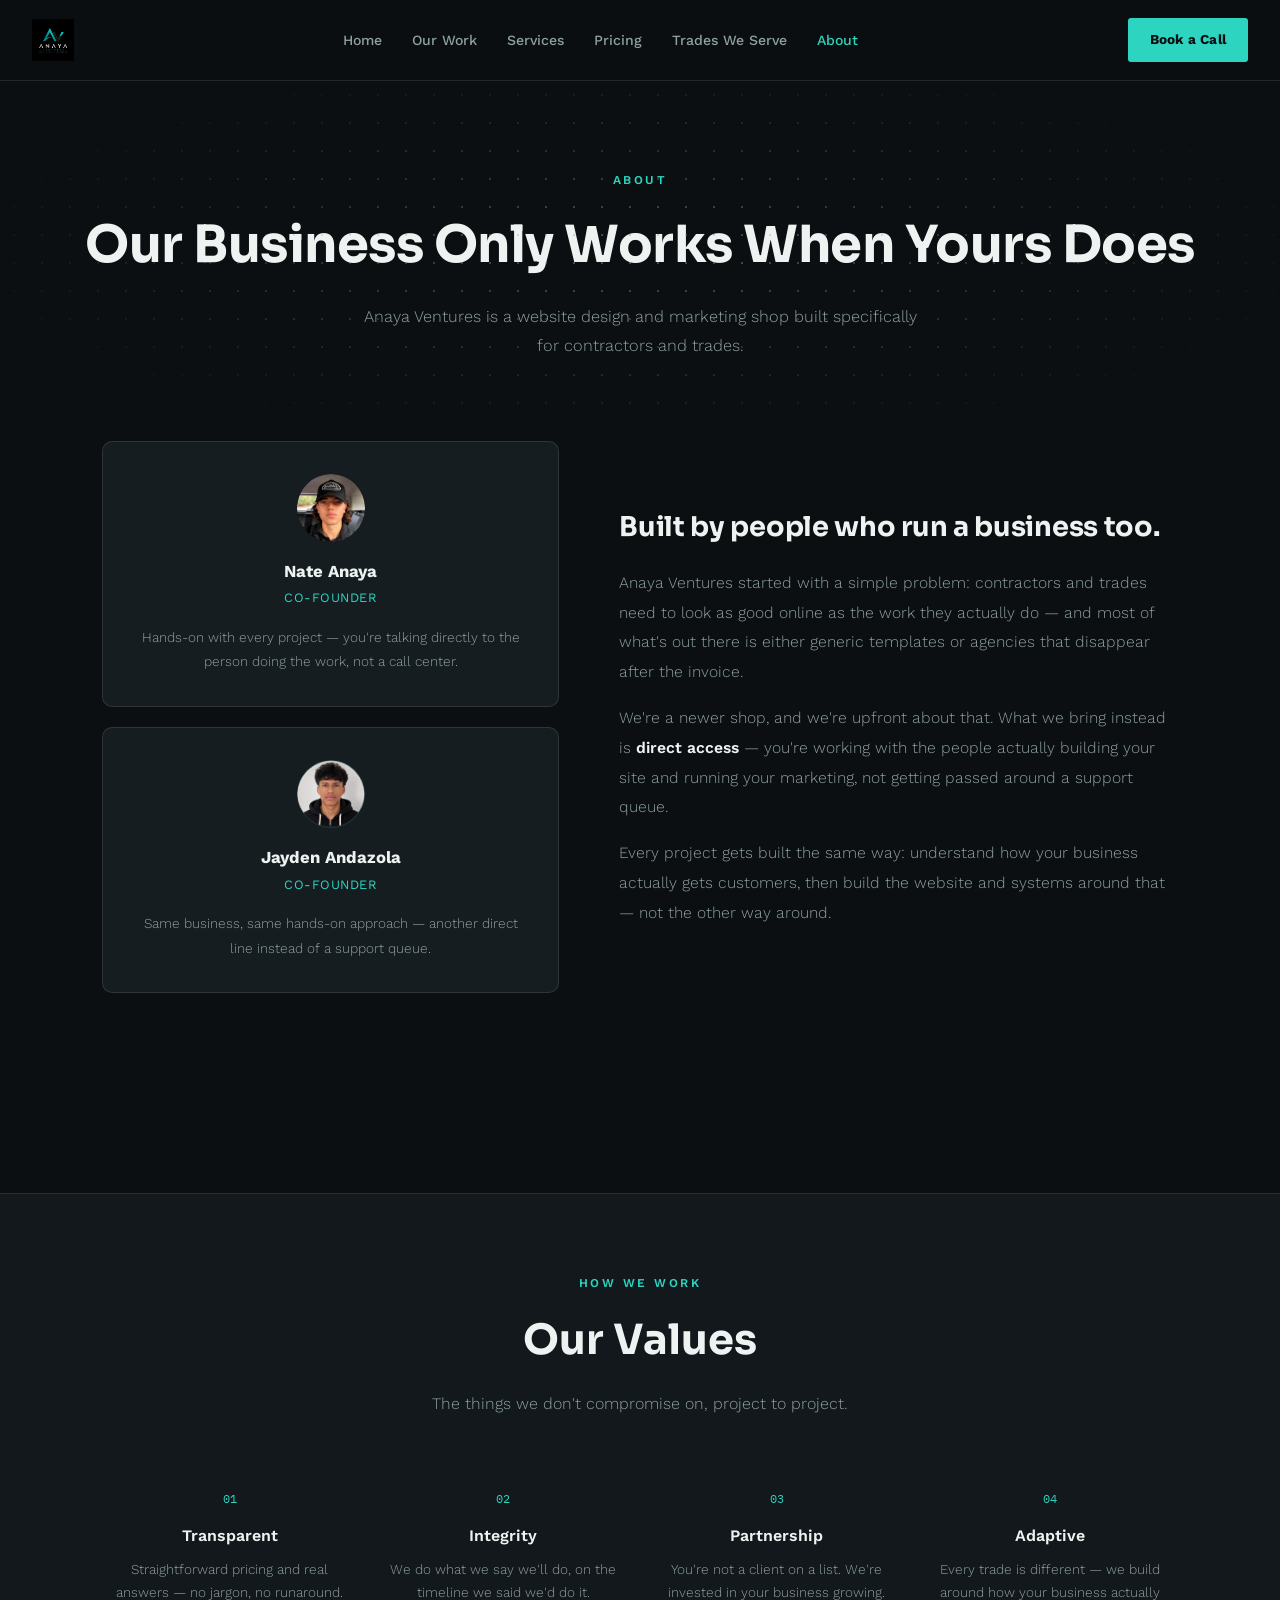
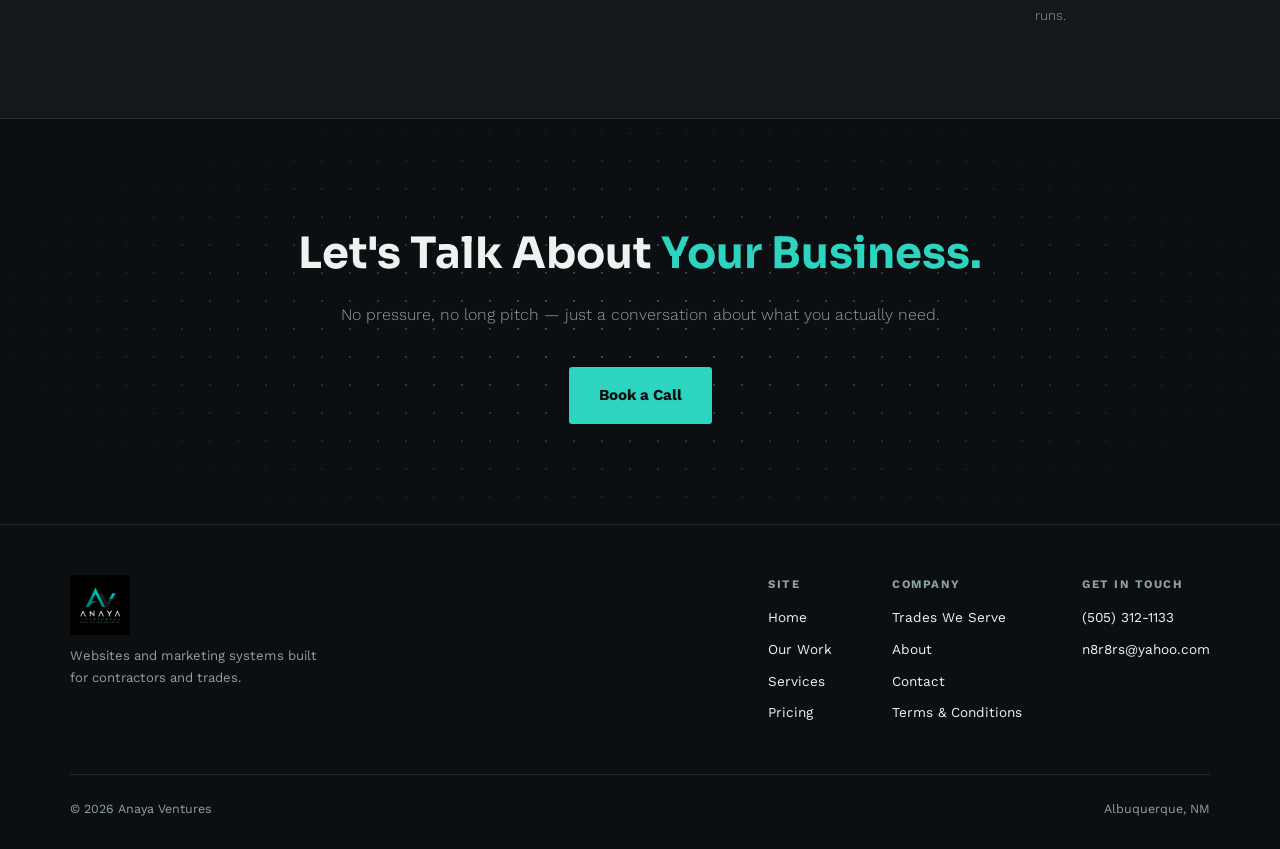
==== about.html @ 8dccb6e4 "Add real logo, favicon, and founder headshots - Wire up the actual Anaya Ventures logo in the nav an" ====
<!DOCTYPE html>
<html lang="en">
<head>
<meta charset="UTF-8">
<meta name="viewport" content="width=device-width, initial-scale=1.0">
<title>About — Anaya Ventures</title>
<link rel="preconnect" href="https://fonts.googleapis.com">
<link href="https://fonts.googleapis.com/css2?family=Sora:wght@500;600;700;800&family=Work+Sans:wght@300;400;500;600;700&family=IBM+Plex+Mono:wght@500;600&display=swap" rel="stylesheet">
<link rel="icon" type="image/png" href="favicon.png">
<style>
  :root {
    --bg: #0b0f11; --bg-alt: #12181b; --card: #161d20; --border: rgba(255,255,255,0.10);
    --text: #eef3f2; --text-soft: #8fa0a2;
    --accent: #2dd4bf; --accent-deep: #1f9e8f; --accent-pale: rgba(45,212,191,0.14);
  }
  * { box-sizing: border-box; margin: 0; padding: 0; }
  html { scroll-behavior: smooth; }
  body { font-family: 'Work Sans', -apple-system, sans-serif; background: var(--bg); color: var(--text); line-height: 1.6; overflow-x: hidden; }
  h1, h2, h3, .display { font-family: 'Sora', sans-serif; }
  .mono { font-family: 'IBM Plex Mono', monospace; }
  a { color: inherit; }

  nav {
    position: sticky; top: 0; z-index: 100;
    display: flex; justify-content: space-between; align-items: center;
    padding: 18px 32px; background: rgba(11,15,17,0.88);
    -webkit-backdrop-filter: blur(14px); backdrop-filter: blur(14px);
    border-bottom: 1px solid var(--border);
  }
  .nav-logo { font-family: 'Sora', sans-serif; font-size: 1.15rem; font-weight: 700; letter-spacing: 0.2px; text-decoration: none; display: flex; align-items: center; gap: 8px; }
  .nav-logo .accent { color: var(--accent); }
  .nav-links { display: flex; align-items: center; gap: 30px; list-style: none; }
  .nav-links a { font-size: 0.88rem; font-weight: 500; text-decoration: none; color: var(--text-soft); transition: color 0.2s; }
  .nav-links a:hover, .nav-links a.active { color: var(--text); }
  .nav-links a.active { color: var(--accent); }
  .nav-cta { background: var(--accent); color: var(--bg); font-weight: 700; font-size: 0.85rem; letter-spacing: 0.2px; padding: 11px 22px; border-radius: 3px; text-decoration: none; transition: background 0.2s, transform 0.15s; }
  .nav-cta:hover { background: var(--accent-deep); transform: translateY(-1px); }

  .nav-links > li { position: relative; }
  .dropdown-panel {
    position: absolute; top: 100%; left: 50%;
    background: var(--card); border: 1px solid var(--border); border-radius: 8px;
    padding: 8px; min-width: 220px;
    box-shadow: 0 16px 32px rgba(0,0,0,0.45);
    opacity: 0; visibility: hidden;
    transform: translate(-50%, 6px);
    transition: opacity 0.15s, transform 0.15s, visibility 0.15s;
  }
  .nav-links > li:hover .dropdown-panel { opacity: 1; visibility: visible; transform: translate(-50%, 0); }
  .dropdown-panel a { display: block; padding: 10px 12px; border-radius: 5px; font-size: 0.85rem; }
  .dropdown-panel a:hover { background: var(--accent-pale); color: var(--accent); }

  .section-texture {
    position: absolute;
    inset: 0;
    z-index: 0;
    background-image: radial-gradient(var(--text-soft) 1.5px, transparent 1.5px);
    background-size: 28px 28px;
    -webkit-mask-image: radial-gradient(ellipse 70% 75% at 50% 50%, black 0%, transparent 80%);
    mask-image: radial-gradient(ellipse 70% 75% at 50% 50%, black 0%, transparent 80%);
    opacity: 0.45;
    pointer-events: none;
  }

  .nav-toggle-btn {
    display: none; background: none; border: none; cursor: pointer;
    flex-direction: column; justify-content: center; gap: 5px;
    width: 30px; height: 30px; padding: 0; flex-shrink: 0;
  }
  .nav-toggle-btn span { display: block; width: 100%; height: 2px; background: var(--text); border-radius: 2px; transition: transform 0.25s, opacity 0.2s; }
  .nav-toggle-btn.open span:nth-child(1) { transform: translateY(7px) rotate(45deg); }
  .nav-toggle-btn.open span:nth-child(2) { opacity: 0; }
  .nav-toggle-btn.open span:nth-child(3) { transform: translateY(-7px) rotate(-45deg); }

  .nav-right { display: flex; align-items: center; gap: 14px; }

  .mobile-menu {
    display: none;
    background: var(--bg-alt);
    border-bottom: 1px solid var(--border);
    padding: 8px 24px 16px;
  }
  .mobile-menu.open { display: block; }
  .mobile-menu a {
    display: block; padding: 13px 4px;
    font-size: 0.95rem; font-weight: 600; color: var(--text); text-decoration: none;
    border-bottom: 1px solid var(--border);
  }
  .mobile-menu a:last-child { border-bottom: none; }
  .mobile-menu a.sub-link { padding-left: 18px; font-size: 0.85rem; font-weight: 500; color: var(--text-soft); }

  @media (max-width: 900px) {
    .nav-toggle-btn { display: flex; }
  }

  .page-header { text-align: center; padding: 90px 32px 60px; position: relative; overflow: hidden; }
  .eyebrow { display: block; text-align: center; font-size: 0.75rem; font-weight: 600; letter-spacing: 2.5px; text-transform: uppercase; color: var(--accent); margin-bottom: 14px; }
  .page-header h1 { font-size: clamp(2.2rem, 5vw, 3.2rem); font-weight: 700; letter-spacing: -0.5px; margin-bottom: 16px; }
  .page-header p { color: var(--text-soft); max-width: 560px; margin: 0 auto; font-size: 1.02rem; font-weight: 300; line-height: 1.8; }

  .section { padding: 20px 32px 100px; max-width: 1140px; margin: 0 auto; }

  /* ─── STORY ─── */
  .story-wrap {
    display: grid; grid-template-columns: 0.9fr 1.1fr; gap: 60px; align-items: center;
    margin-bottom: 100px;
  }

  .founders-col { display: flex; flex-direction: column; gap: 20px; }

  .founder-card {
    background: var(--card); border: 1px solid var(--border); border-radius: 10px;
    padding: 32px 28px; text-align: center;
  }

  .founder-avatar {
    width: 68px; height: 68px; border-radius: 50%;
    background: var(--accent-pale); color: var(--accent);
    display: flex; align-items: center; justify-content: center;
    font-family: 'Sora', sans-serif; font-size: 1.4rem; font-weight: 700;
    margin: 0 auto 16px;
    overflow: hidden;
  }
  .founder-avatar img { width: 100%; height: 100%; object-fit: cover; display: block; }

  .founder-name { font-size: 1.05rem; font-weight: 700; margin-bottom: 4px; }
  .founder-title { font-size: 0.8rem; color: var(--accent); letter-spacing: 0.5px; text-transform: uppercase; margin-bottom: 16px; }
  .founder-card p { font-size: 0.85rem; color: var(--text-soft); font-weight: 300; line-height: 1.8; }

  .story-copy h2 { font-size: 1.7rem; font-weight: 700; margin-bottom: 18px; letter-spacing: -0.3px; }
  .story-copy p { font-size: 0.98rem; color: var(--text-soft); font-weight: 300; line-height: 1.9; margin-bottom: 16px; }
  .story-copy p:last-child { margin-bottom: 0; }
  .story-copy strong { color: var(--text); font-weight: 600; }

  /* ─── VALUES ─── */
  .values-grid { display: grid; grid-template-columns: repeat(4, 1fr); gap: 18px; }
  .value-card { text-align: center; padding: 10px; }
  .value-num { font-family: 'IBM Plex Mono', monospace; font-size: 0.78rem; color: var(--accent); display: block; margin-bottom: 14px; }
  .value-card h4 { font-size: 1rem; font-weight: 600; margin-bottom: 10px; }
  .value-card p { font-size: 0.85rem; font-weight: 300; color: var(--text-soft); line-height: 1.7; }

  .alt-band { background: var(--bg-alt); border-top: 1px solid var(--border); border-bottom: 1px solid var(--border); }

  .cta-band { text-align: center; padding: 100px 32px; position: relative; overflow: hidden; }
  .cta-band h2 { font-size: clamp(2rem, 5vw, 2.7rem); font-weight: 700; margin-bottom: 14px; }
  .cta-band h2 em { color: var(--accent); font-style: normal; }
  .cta-band > p { color: var(--text-soft); font-weight: 300; margin-bottom: 40px; }
  .btn-primary { display: inline-flex; align-items: center; gap: 8px; background: var(--accent); color: var(--bg); font-weight: 700; font-size: 0.95rem; padding: 16px 30px; border-radius: 3px; text-decoration: none; transition: background 0.2s, transform 0.15s; }
  .btn-primary:hover { background: var(--accent-deep); transform: translateY(-2px); }

  footer { border-top: 1px solid var(--border); padding: 50px 32px 30px; }
  .footer-inner { max-width: 1140px; margin: 0 auto; display: flex; justify-content: space-between; flex-wrap: wrap; gap: 30px; }
  .footer-brand .nav-logo { margin-bottom: 10px; }
  .footer-brand p { font-size: 0.82rem; color: var(--text-soft); max-width: 260px; line-height: 1.7; }
  .footer-links { display: flex; gap: 60px; flex-wrap: wrap; }
  .footer-col h5 { font-size: 0.72rem; letter-spacing: 1.5px; text-transform: uppercase; color: var(--text-soft); margin-bottom: 14px; }
  .footer-col a { display: block; font-size: 0.85rem; color: var(--text); text-decoration: none; margin-bottom: 10px; }
  .footer-col a:hover { color: var(--accent); }
  .footer-bottom { max-width: 1140px; margin: 40px auto 0; padding-top: 24px; border-top: 1px solid var(--border); font-size: 0.78rem; color: var(--text-soft); display: flex; justify-content: space-between; flex-wrap: wrap; gap: 10px; }

  @media (max-width: 900px) {
    .nav-links { display: none; }
    .story-wrap { grid-template-columns: 1fr; gap: 40px; }
    .values-grid { grid-template-columns: repeat(2, 1fr); }
  }
  @media (max-width: 640px) {
    nav { padding: 14px 18px; }
    .page-header { padding: 70px 20px 40px; }
    .section { padding: 10px 20px 70px; }
    .story-wrap { margin-bottom: 60px; }
    .values-grid { grid-template-columns: 1fr; }
    .cta-band { padding: 70px 20px; }
    .footer-inner { flex-direction: column; }
  }
  .nav-logo-img { height: 42px; width: auto; display: block; }
  .footer-brand .nav-logo-img { height: 60px; }
</style>
</head>
<body>

<nav>
  <a href="index.html" class="nav-logo"><img src="images/logo.png" alt="Anaya Ventures" class="nav-logo-img"></a>
  <ul class="nav-links">
    <li><a href="index.html">Home</a></li>
    <li><a href="our-work.html">Our Work</a></li>
    <li>
      <a href="services.html">Services</a>
      <div class="dropdown-panel">
        <a href="websites.html">Websites</a>
        <a href="advertisements.html">Advertisements</a>
        <a href="auto-call-text-back.html">Auto Call/Text Back</a>
        <a href="review-protection.html">Review Protection</a>
        <a href="command-center.html">Command Center</a>
      </div>
    </li>
    <li><a href="pricing.html">Pricing</a></li>
    <li><a href="trades-we-serve.html">Trades We Serve</a></li>
    <li><a href="about.html" class="active">About</a></li>
  </ul>
  <div class="nav-right">
    <a href="contact.html" class="nav-cta">Book a Call</a>
    <button type="button" class="nav-toggle-btn" id="navToggleBtn" aria-label="Toggle menu" aria-expanded="false">
      <span></span><span></span><span></span>
    </button>
  </div>
</nav>

<div class="mobile-menu" id="mobileMenu">
  <a href="index.html">Home</a>
  <a href="our-work.html">Our Work</a>
  <a href="services.html">Services</a>
  <a href="websites.html" class="sub-link">Websites</a>
  <a href="advertisements.html" class="sub-link">Advertisements</a>
  <a href="auto-call-text-back.html" class="sub-link">Auto Call/Text Back</a>
  <a href="review-protection.html" class="sub-link">Review Protection</a>
  <a href="command-center.html" class="sub-link">Command Center</a>
  <a href="pricing.html">Pricing</a>
  <a href="trades-we-serve.html">Trades We Serve</a>
  <a href="about.html">About</a>
  <a href="contact.html">Contact</a>
</div>

<script>
  (function () {
    var btn = document.getElementById('navToggleBtn');
    var menu = document.getElementById('mobileMenu');
    if (!btn || !menu) return;
    btn.addEventListener('click', function () {
      var isOpen = menu.classList.toggle('open');
      btn.classList.toggle('open', isOpen);
      btn.setAttribute('aria-expanded', isOpen ? 'true' : 'false');
    });
    menu.querySelectorAll('a').forEach(function (a) {
      a.addEventListener('click', function () {
        menu.classList.remove('open');
        btn.classList.remove('open');
        btn.setAttribute('aria-expanded', 'false');
      });
    });
  })();
</script>

<div class="page-header">
  <div class="section-texture"></div>
  <span class="eyebrow">About</span>
  <h1>Our Business Only Works When Yours Does</h1>
  <p>Anaya Ventures is a website design and marketing shop built specifically for contractors and trades.</p>
</div>

<section class="section">
  <div class="story-wrap">
    <div class="founders-col">
      <div class="founder-card">
        <div class="founder-avatar"><img src="images/nate-headshot.png" alt="Nate Anaya"></div>
        <div class="founder-name">Nate Anaya</div>
        <div class="founder-title">Co-Founder</div>
        <p>Hands-on with every project — you're talking directly to the person doing the work, not a call center.</p>
      </div>
      <div class="founder-card">
        <div class="founder-avatar"><img src="images/jayden-headshot.png" alt="Jayden Andazola"></div>
        <div class="founder-name">Jayden Andazola</div>
        <div class="founder-title">Co-Founder</div>
        <p>Same business, same hands-on approach — another direct line instead of a support queue.</p>
      </div>
    </div>
    <div class="story-copy">
      <h2>Built by people who run a business too.</h2>
      <p>Anaya Ventures started with a simple problem: contractors and trades need to look as good online as the work they actually do — and most of what's out there is either generic templates or agencies that disappear after the invoice.</p>
      <p>We're a newer shop, and we're upfront about that. What we bring instead is <strong>direct access</strong> — you're working with the people actually building your site and running your marketing, not getting passed around a support queue.</p>
      <p>Every project gets built the same way: understand how your business actually gets customers, then build the website and systems around that — not the other way around.</p>
    </div>
  </div>
</section>

<div class="alt-band">
  <section class="section" style="padding-top:80px; padding-bottom:80px;">
    <span class="eyebrow">How We Work</span>
    <h2 style="text-align:center; font-size:clamp(1.9rem,4vw,2.6rem); font-weight:700; margin-bottom:16px;">Our Values</h2>
    <p style="text-align:center; color:var(--text-soft); max-width:520px; margin:0 auto 60px; font-size:1rem; font-weight:300; line-height:1.8;">The things we don't compromise on, project to project.</p>

    <div class="values-grid">
      <div class="value-card">
        <span class="value-num mono">01</span>
        <h4>Transparent</h4>
        <p>Straightforward pricing and real answers — no jargon, no runaround.</p>
      </div>
      <div class="value-card">
        <span class="value-num mono">02</span>
        <h4>Integrity</h4>
        <p>We do what we say we'll do, on the timeline we said we'd do it.</p>
      </div>
      <div class="value-card">
        <span class="value-num mono">03</span>
        <h4>Partnership</h4>
        <p>You're not a client on a list. We're invested in your business growing.</p>
      </div>
      <div class="value-card">
        <span class="value-num mono">04</span>
        <h4>Adaptive</h4>
        <p>Every trade is different — we build around how your business actually runs.</p>
      </div>
    </div>
  </section>
</div>

<div class="cta-band">
  <div class="section-texture"></div>
  <h2>Let's Talk About <em>Your Business.</em></h2>
  <p>No pressure, no long pitch — just a conversation about what you actually need.</p>
  <a href="contact.html" class="btn-primary">Book a Call</a>
</div>

<footer>
  <div class="footer-inner">
    <div class="footer-brand">
      <a href="index.html" class="nav-logo"><img src="images/logo.png" alt="Anaya Ventures" class="nav-logo-img"></a>
      <p>Websites and marketing systems built for contractors and trades.</p>
    </div>
    <div class="footer-links">
      <div class="footer-col">
        <h5>Site</h5>
        <a href="index.html">Home</a>
        <a href="our-work.html">Our Work</a>
        <a href="services.html">Services</a>
        <a href="pricing.html">Pricing</a>
      </div>
      <div class="footer-col">
        <h5>Company</h5>
        <a href="trades-we-serve.html">Trades We Serve</a>
        <a href="about.html">About</a>
        <a href="contact.html">Contact</a>
        <a href="terms.html">Terms &amp; Conditions</a>
      </div>
      <div class="footer-col">
        <h5>Get In Touch</h5>
        <a href="tel:5053121133">(505) 312-1133</a>
        <a href="mailto:n8r8rs@yahoo.com">n8r8rs@yahoo.com</a>
      </div>
    </div>
  </div>
  <div class="footer-bottom">
    <span>© 2026 Anaya Ventures</span>
    <span>Albuquerque, NM</span>
  </div>
</footer>

</body>
</html>
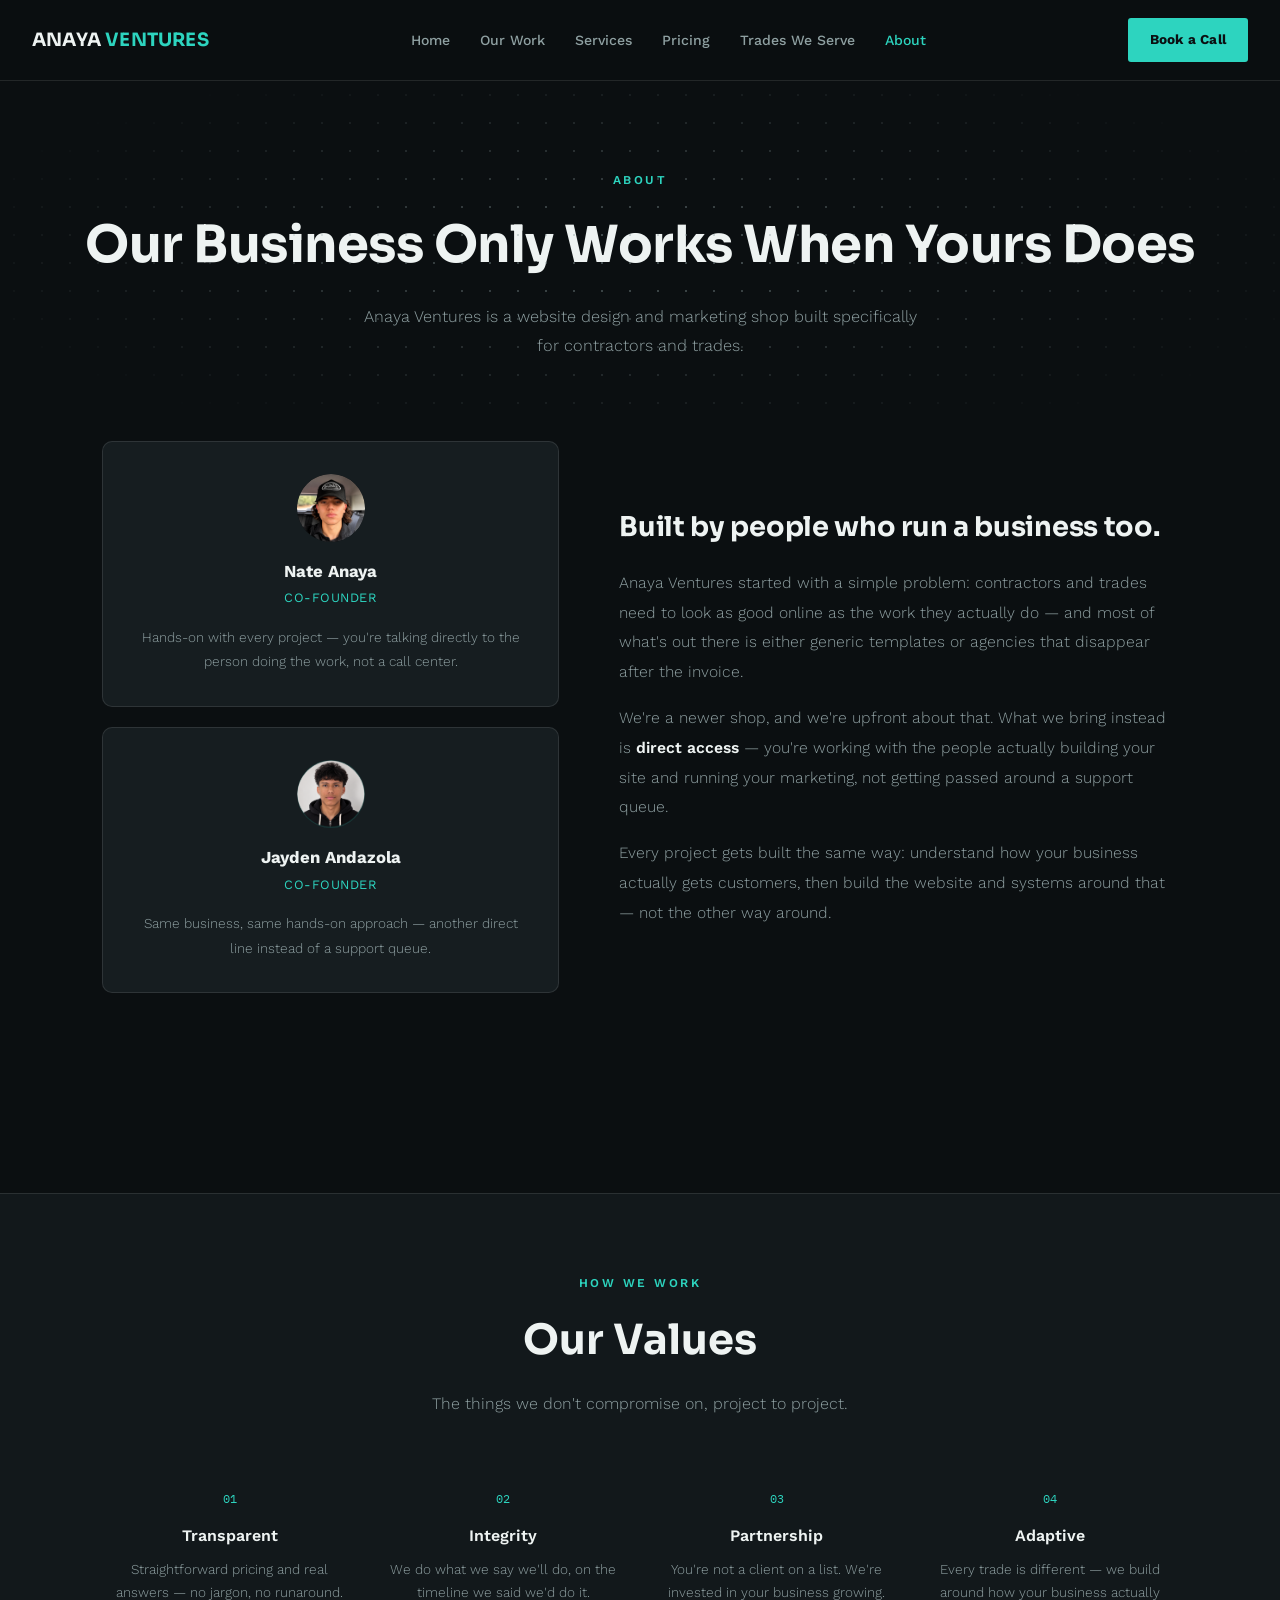
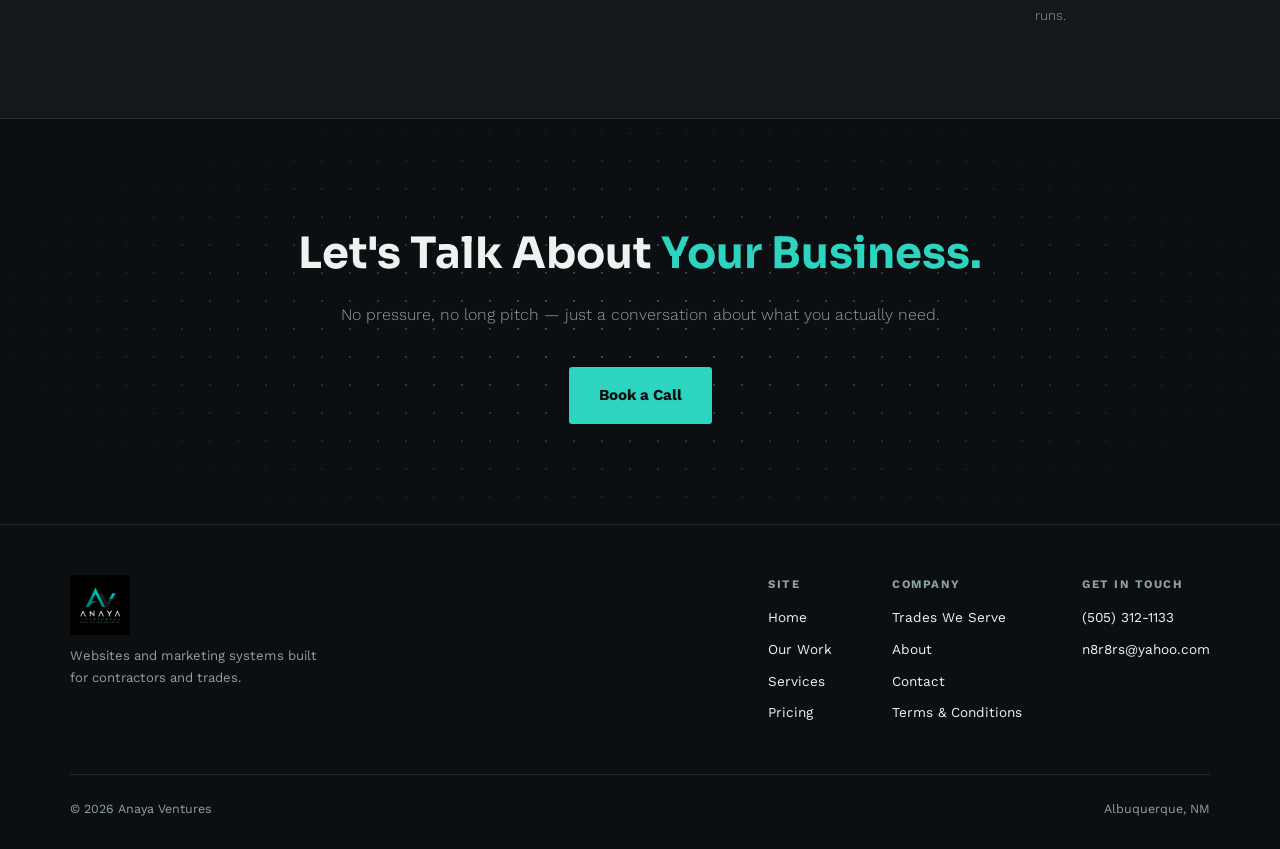
==== commit 974ed846: "Nav logo: text wordmark on desktop, square icon on mobile - Desktop nav shows the "ANAYA VENTURES" t" ====
--- a/about.html
+++ b/about.html
@@ -91,6 +91,8 @@
 
   @media (max-width: 900px) {
     .nav-toggle-btn { display: flex; }
+    nav .nav-logo-text { display: none; }
+    nav .nav-logo-img { height: 48px; display: block; }
   }
 
   .page-header { text-align: center; padding: 90px 32px 60px; position: relative; overflow: hidden; }
@@ -172,14 +174,15 @@
     .cta-band { padding: 70px 20px; }
     .footer-inner { flex-direction: column; }
   }
-  .nav-logo-img { height: 42px; width: auto; display: block; }
-  .footer-brand .nav-logo-img { height: 60px; }
+  .nav-logo-text { display: inline; }
+  .nav-logo-img { height: 42px; width: auto; display: none; }
+  .footer-brand .nav-logo-img { height: 60px; display: block; }
 </style>
 </head>
 <body>
 
 <nav>
-  <a href="index.html" class="nav-logo"><img src="images/logo.png" alt="Anaya Ventures" class="nav-logo-img"></a>
+  <a href="index.html" class="nav-logo"><span class="nav-logo-text">ANAYA <span class="accent">VENTURES</span></span><img src="images/logo.png" alt="Anaya Ventures" class="nav-logo-img"></a>
   <ul class="nav-links">
     <li><a href="index.html">Home</a></li>
     <li><a href="our-work.html">Our Work</a></li>
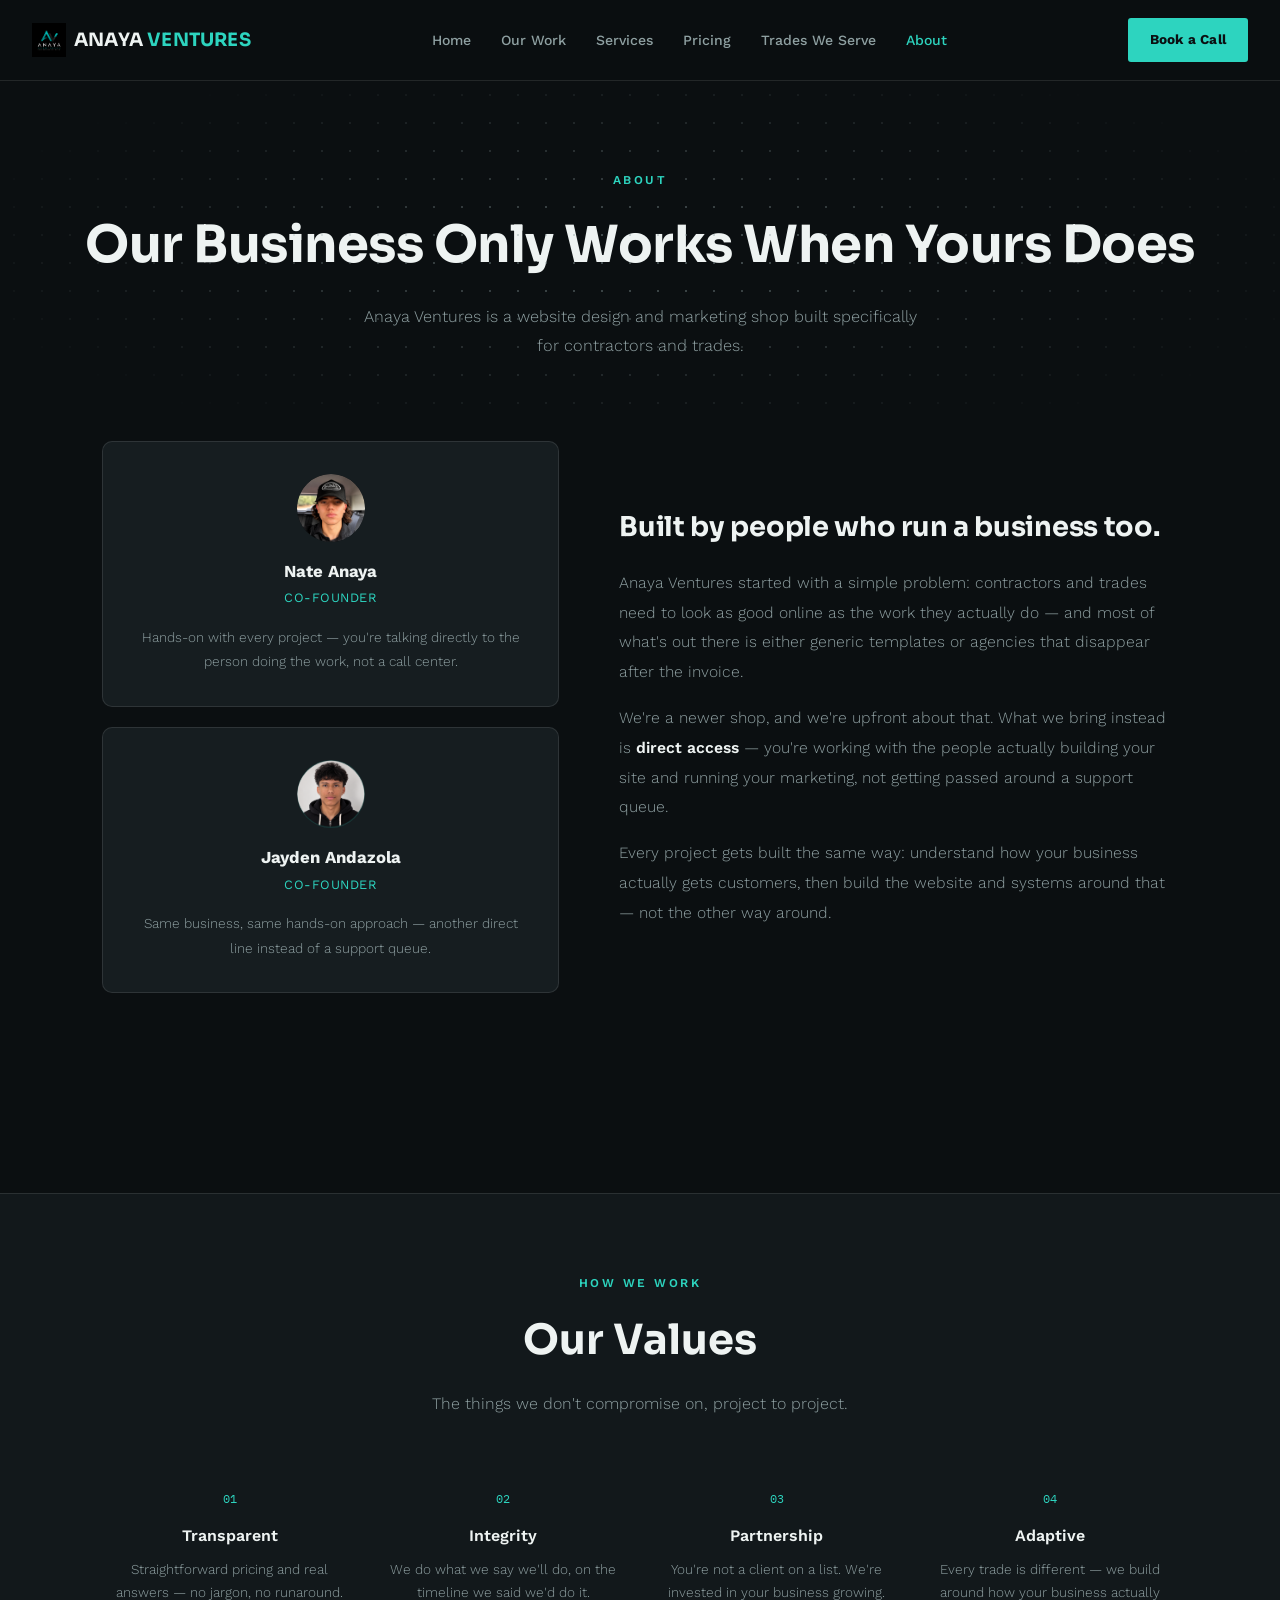
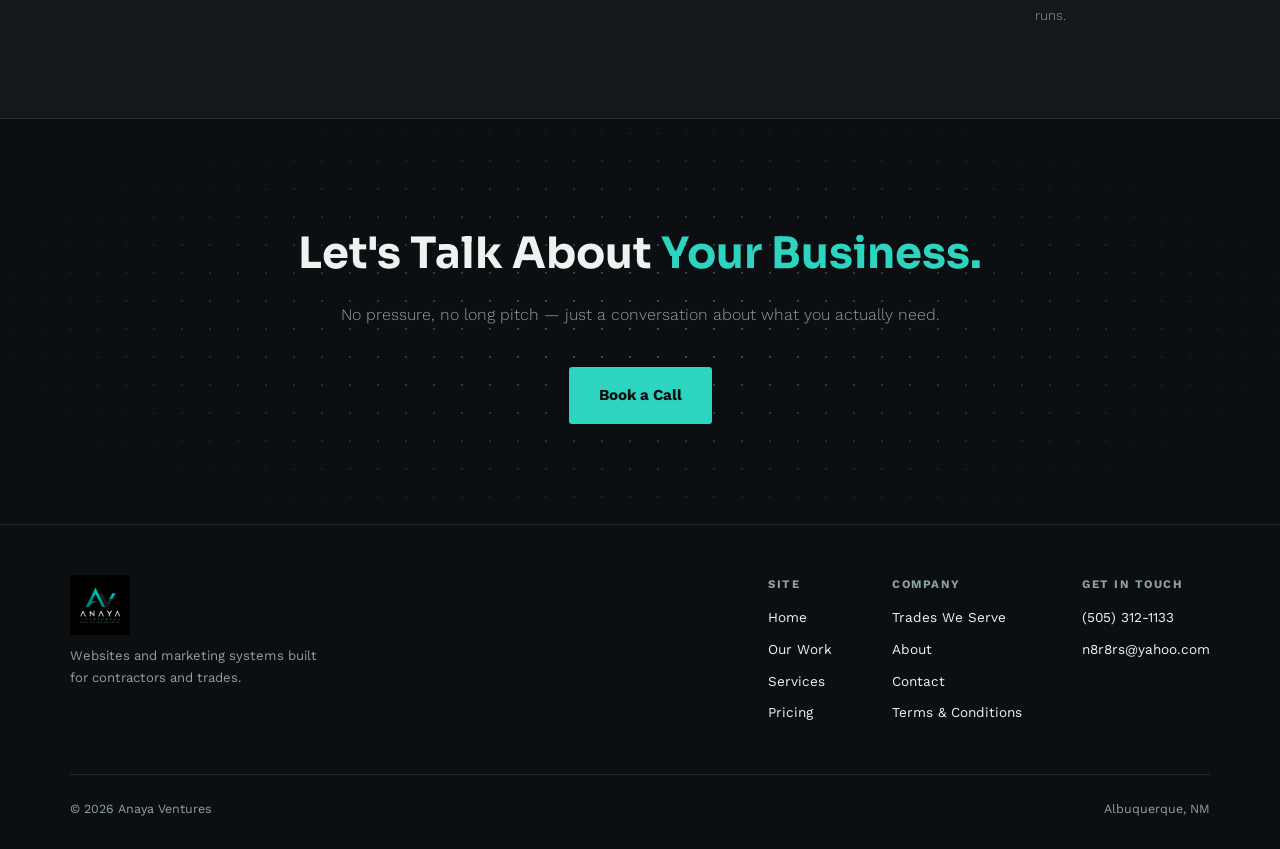
==== commit d8dfd920: "Show logo icon alongside the wordmark in the desktop nav" ====
--- a/about.html
+++ b/about.html
@@ -175,14 +175,14 @@
     .footer-inner { flex-direction: column; }
   }
   .nav-logo-text { display: inline; }
-  .nav-logo-img { height: 42px; width: auto; display: none; }
+  .nav-logo-img { height: 34px; width: auto; display: block; }
   .footer-brand .nav-logo-img { height: 60px; display: block; }
 </style>
 </head>
 <body>
 
 <nav>
-  <a href="index.html" class="nav-logo"><span class="nav-logo-text">ANAYA <span class="accent">VENTURES</span></span><img src="images/logo.png" alt="Anaya Ventures" class="nav-logo-img"></a>
+  <a href="index.html" class="nav-logo"><img src="images/logo.png" alt="Anaya Ventures" class="nav-logo-img"><span class="nav-logo-text">ANAYA <span class="accent">VENTURES</span></span></a>
   <ul class="nav-links">
     <li><a href="index.html">Home</a></li>
     <li><a href="our-work.html">Our Work</a></li>
